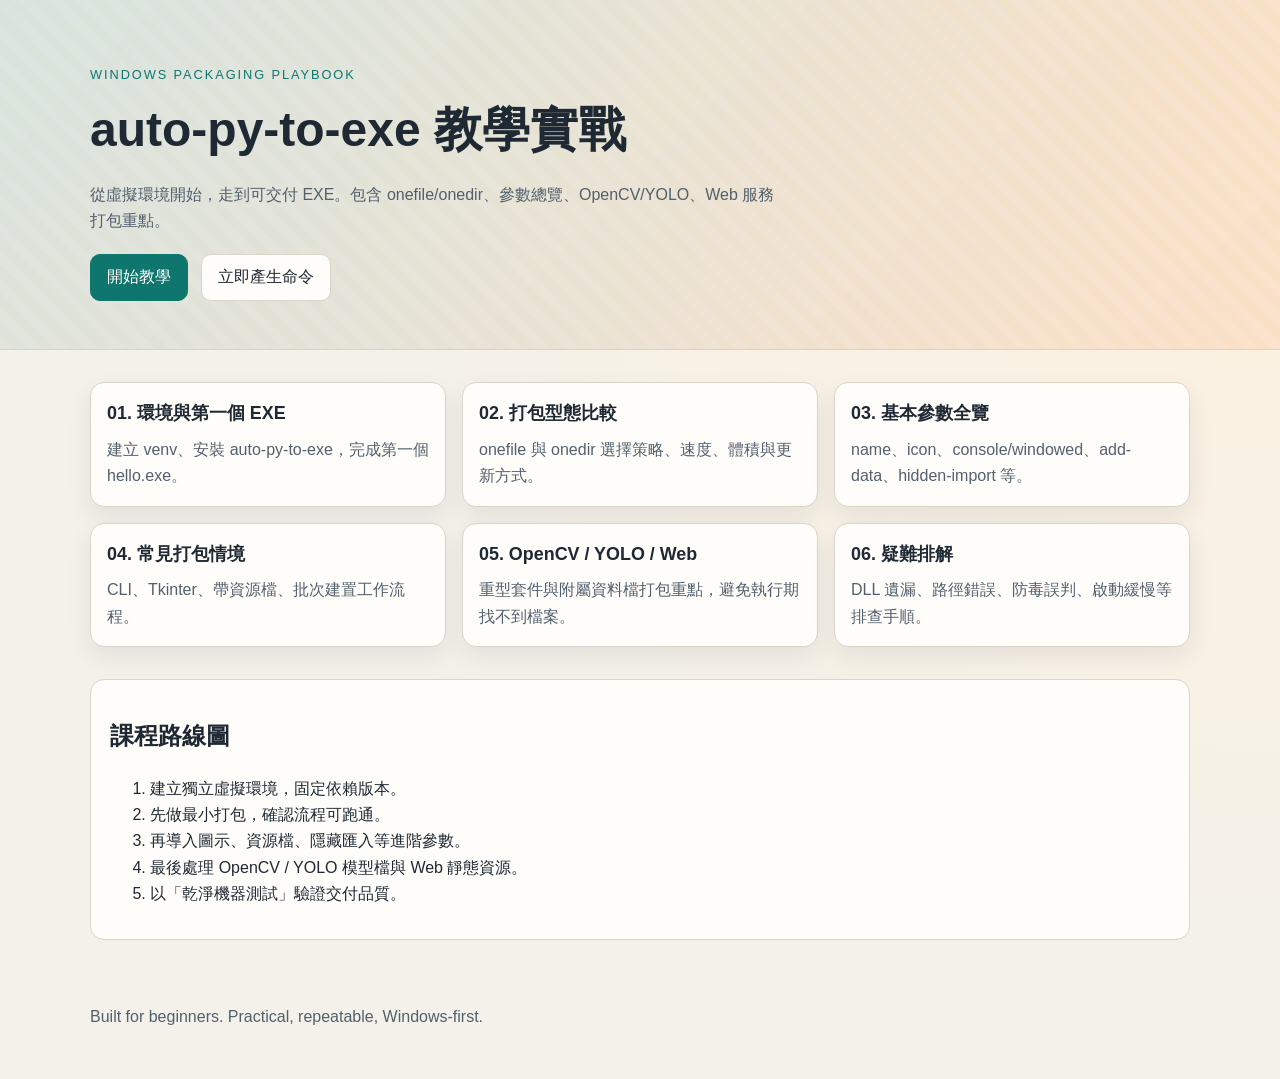
==== index.html @ da3561b9 "建立 auto-py-to-exe 教學網站初版" ====
<!doctype html>
<html lang="zh-Hant">
  <head>
    <meta charset="UTF-8" />
    <meta name="viewport" content="width=device-width, initial-scale=1.0" />
    <title>auto-py-to-exe 教學實戰</title>
    <link rel="stylesheet" href="css/style.css" />
  </head>
  <body>
    <header class="hero">
      <div class="container">
        <p class="eyebrow">Windows Packaging Playbook</p>
        <h1>auto-py-to-exe 教學實戰</h1>
        <p class="subtitle">
          從虛擬環境開始，走到可交付 EXE。包含 onefile/onedir、參數總覽、OpenCV/YOLO、Web 服務打包重點。
        </p>
        <div class="hero-actions">
          <a class="btn primary" href="pages/basics.html">開始教學</a>
          <a class="btn" href="pages/parameters.html#command-builder">立即產生命令</a>
        </div>
      </div>
    </header>

    <main class="container">
      <section class="grid cards">
        <a class="card" href="pages/basics.html">
          <h2>01. 環境與第一個 EXE</h2>
          <p>建立 venv、安裝 auto-py-to-exe，完成第一個 hello.exe。</p>
        </a>
        <a class="card" href="pages/packaging.html">
          <h2>02. 打包型態比較</h2>
          <p>onefile 與 onedir 選擇策略、速度、體積與更新方式。</p>
        </a>
        <a class="card" href="pages/parameters.html">
          <h2>03. 基本參數全覽</h2>
          <p>name、icon、console/windowed、add-data、hidden-import 等。</p>
        </a>
        <a class="card" href="pages/scenarios.html">
          <h2>04. 常見打包情境</h2>
          <p>CLI、Tkinter、帶資源檔、批次建置工作流程。</p>
        </a>
        <a class="card" href="pages/heavy-libs.html">
          <h2>05. OpenCV / YOLO / Web</h2>
          <p>重型套件與附屬資料檔打包重點，避免執行期找不到檔案。</p>
        </a>
        <a class="card" href="pages/troubleshooting.html">
          <h2>06. 疑難排解</h2>
          <p>DLL 遺漏、路徑錯誤、防毒誤判、啟動緩慢等排查手順。</p>
        </a>
      </section>

      <section class="panel">
        <h2>課程路線圖</h2>
        <ol>
          <li>建立獨立虛擬環境，固定依賴版本。</li>
          <li>先做最小打包，確認流程可跑通。</li>
          <li>再導入圖示、資源檔、隱藏匯入等進階參數。</li>
          <li>最後處理 OpenCV / YOLO 模型檔與 Web 靜態資源。</li>
          <li>以「乾淨機器測試」驗證交付品質。</li>
        </ol>
      </section>
    </main>

    <footer class="container footer">
      <p>Built for beginners. Practical, repeatable, Windows-first.</p>
    </footer>
  </body>
</html>
---- css/style.css ----
:root {
  --bg: #f4f1ea;
  --paper: #fffdfa;
  --ink: #1f2933;
  --muted: #52606d;
  --brand: #0f766e;
  --brand-2: #f97316;
  --line: #d9d4c7;
  --shadow: 0 10px 24px rgba(31, 41, 51, 0.08);
}

* {
  box-sizing: border-box;
}

body {
  margin: 0;
  font-family: "Segoe UI", "Microsoft JhengHei", sans-serif;
  background: radial-gradient(circle at top right, #fff1dd 0%, var(--bg) 58%);
  color: var(--ink);
  line-height: 1.65;
}

.container {
  width: min(1100px, 92vw);
  margin: 0 auto;
}

.hero {
  padding: 4rem 0 3rem;
  background:
    linear-gradient(135deg, rgba(15, 118, 110, 0.12), rgba(249, 115, 22, 0.14)),
    repeating-linear-gradient(
      45deg,
      rgba(255, 255, 255, 0.3),
      rgba(255, 255, 255, 0.3) 10px,
      rgba(255, 255, 255, 0.08) 10px,
      rgba(255, 255, 255, 0.08) 20px
    );
  border-bottom: 1px solid var(--line);
}

.eyebrow {
  text-transform: uppercase;
  font-size: 0.8rem;
  letter-spacing: 0.15em;
  color: var(--brand);
  margin: 0;
}

h1 {
  font-size: clamp(1.9rem, 4vw, 3rem);
  margin: 0.3rem 0 0.8rem;
}

.subtitle {
  max-width: 700px;
  color: var(--muted);
  margin: 0;
}

.hero-actions {
  display: flex;
  gap: 0.8rem;
  margin-top: 1.2rem;
}

.btn {
  border: 1px solid var(--line);
  padding: 0.6rem 1rem;
  text-decoration: none;
  color: var(--ink);
  border-radius: 10px;
  background: var(--paper);
}

.btn.primary {
  background: var(--brand);
  color: #fff;
  border-color: var(--brand);
}

.grid.cards {
  display: grid;
  grid-template-columns: repeat(3, minmax(0, 1fr));
  gap: 1rem;
  margin: 2rem 0;
}

.card {
  display: block;
  text-decoration: none;
  color: inherit;
  padding: 1rem;
  background: var(--paper);
  border: 1px solid var(--line);
  border-radius: 14px;
  box-shadow: var(--shadow);
  transition: transform 0.2s ease;
}

.card:hover {
  transform: translateY(-3px);
}

.card h2 {
  margin: 0 0 0.5rem;
  font-size: 1.12rem;
}

.card p {
  margin: 0;
  color: var(--muted);
}

.panel {
  background: var(--paper);
  border: 1px solid var(--line);
  border-radius: 14px;
  padding: 1rem 1.2rem;
  margin-bottom: 2rem;
}

nav.top-nav {
  border-bottom: 1px solid var(--line);
  background: rgba(255, 253, 250, 0.86);
  backdrop-filter: blur(6px);
  position: sticky;
  top: 0;
  z-index: 4;
}

.nav-wrap {
  display: flex;
  justify-content: space-between;
  align-items: center;
  padding: 0.55rem 0;
  gap: 0.8rem;
  flex-wrap: wrap;
}

.nav-brand {
  text-decoration: none;
  color: var(--ink);
  font-weight: 700;
}

.nav-links {
  display: flex;
  gap: 0.5rem;
  flex-wrap: wrap;
}

.nav-links a {
  text-decoration: none;
  color: var(--muted);
  border: 1px solid transparent;
  padding: 0.3rem 0.6rem;
  border-radius: 8px;
}

.nav-links a.active {
  color: var(--brand);
  border-color: var(--line);
  background: #fff;
}

.content {
  padding: 1.5rem 0 2.5rem;
}

.code-block {
  background: #12222a;
  color: #d7f6f3;
  border-radius: 12px;
  padding: 0.9rem;
  overflow-x: auto;
  font-family: Consolas, "Courier New", monospace;
  font-size: 0.9rem;
}

.callout {
  border-left: 4px solid var(--brand-2);
  background: #fff6ec;
  padding: 0.8rem 0.95rem;
  border-radius: 6px;
}

.table-wrap {
  overflow-x: auto;
}

table {
  border-collapse: collapse;
  width: 100%;
  background: #fff;
}

th,
td {
  border: 1px solid var(--line);
  padding: 0.6rem;
  text-align: left;
}

fieldset {
  border: 1px solid var(--line);
  border-radius: 10px;
  margin: 0 0 0.8rem;
  padding: 0.8rem;
}

.legend {
  font-weight: 700;
}

.output {
  background: #111827;
  color: #e5e7eb;
  border-radius: 10px;
  padding: 0.8rem;
  font-family: Consolas, "Courier New", monospace;
}

.footer {
  padding: 1rem 0 2rem;
  color: var(--muted);
}

@media (max-width: 900px) {
  .grid.cards {
    grid-template-columns: repeat(2, minmax(0, 1fr));
  }
}

@media (max-width: 640px) {
  .grid.cards {
    grid-template-columns: 1fr;
  }

  .hero-actions {
    flex-direction: column;
    align-items: flex-start;
  }
}
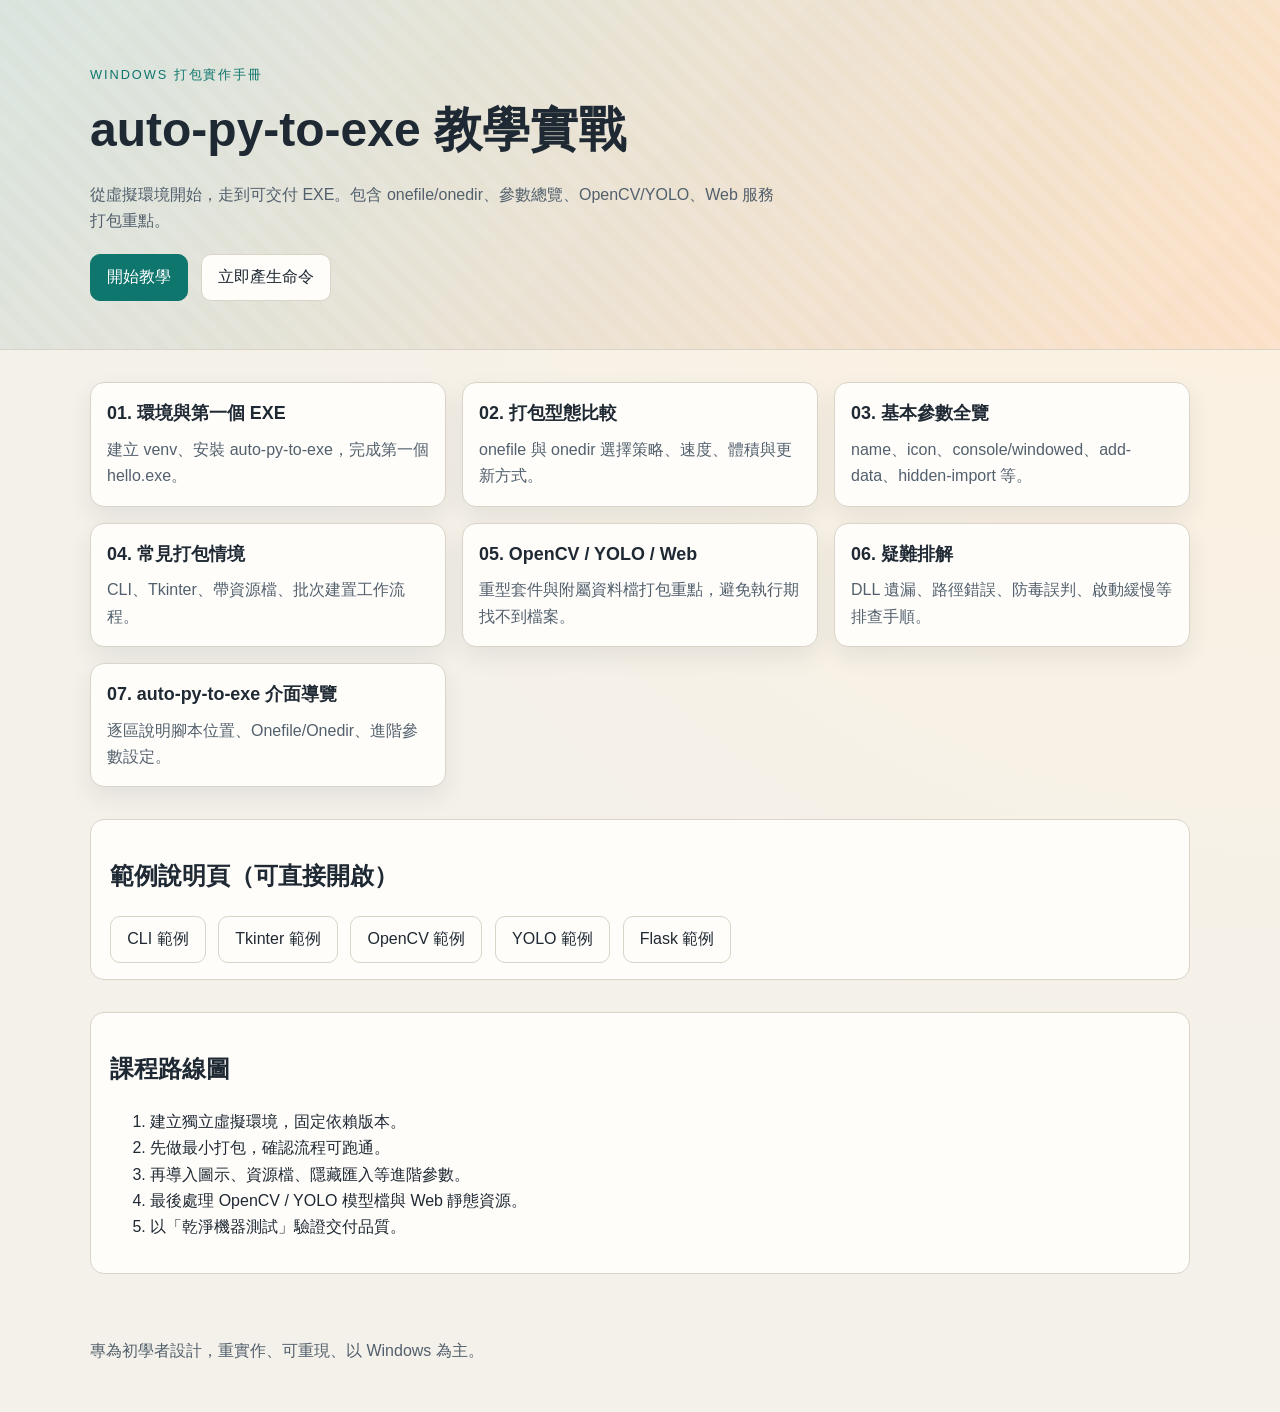
==== commit 3544d48a: "完成全站繁中化與範例說明頁、補充 auto-py-to-exe 介面導覽" ====
--- a/index.html
+++ b/index.html
@@ -9,7 +9,7 @@
   <body>
     <header class="hero">
       <div class="container">
-        <p class="eyebrow">Windows Packaging Playbook</p>
+        <p class="eyebrow">Windows 打包實作手冊</p>
         <h1>auto-py-to-exe 教學實戰</h1>
         <p class="subtitle">
           從虛擬環境開始，走到可交付 EXE。包含 onefile/onedir、參數總覽、OpenCV/YOLO、Web 服務打包重點。
@@ -47,6 +47,21 @@
           <h2>06. 疑難排解</h2>
           <p>DLL 遺漏、路徑錯誤、防毒誤判、啟動緩慢等排查手順。</p>
         </a>
+        <a class="card" href="pages/auto-py-to-exe-ui.html">
+          <h2>07. auto-py-to-exe 介面導覽</h2>
+          <p>逐區說明腳本位置、Onefile/Onedir、進階參數設定。</p>
+        </a>
+      </section>
+
+      <section class="panel">
+        <h2>範例說明頁（可直接開啟）</h2>
+        <div class="hero-actions">
+          <a class="btn" href="pages/example-cli.html">CLI 範例</a>
+          <a class="btn" href="pages/example-tkinter.html">Tkinter 範例</a>
+          <a class="btn" href="pages/example-opencv.html">OpenCV 範例</a>
+          <a class="btn" href="pages/example-yolo.html">YOLO 範例</a>
+          <a class="btn" href="pages/example-web.html">Flask 範例</a>
+        </div>
       </section>
 
       <section class="panel">
@@ -62,7 +77,7 @@
     </main>
 
     <footer class="container footer">
-      <p>Built for beginners. Practical, repeatable, Windows-first.</p>
+      <p>專為初學者設計，重實作、可重現、以 Windows 為主。</p>
     </footer>
   </body>
 </html>
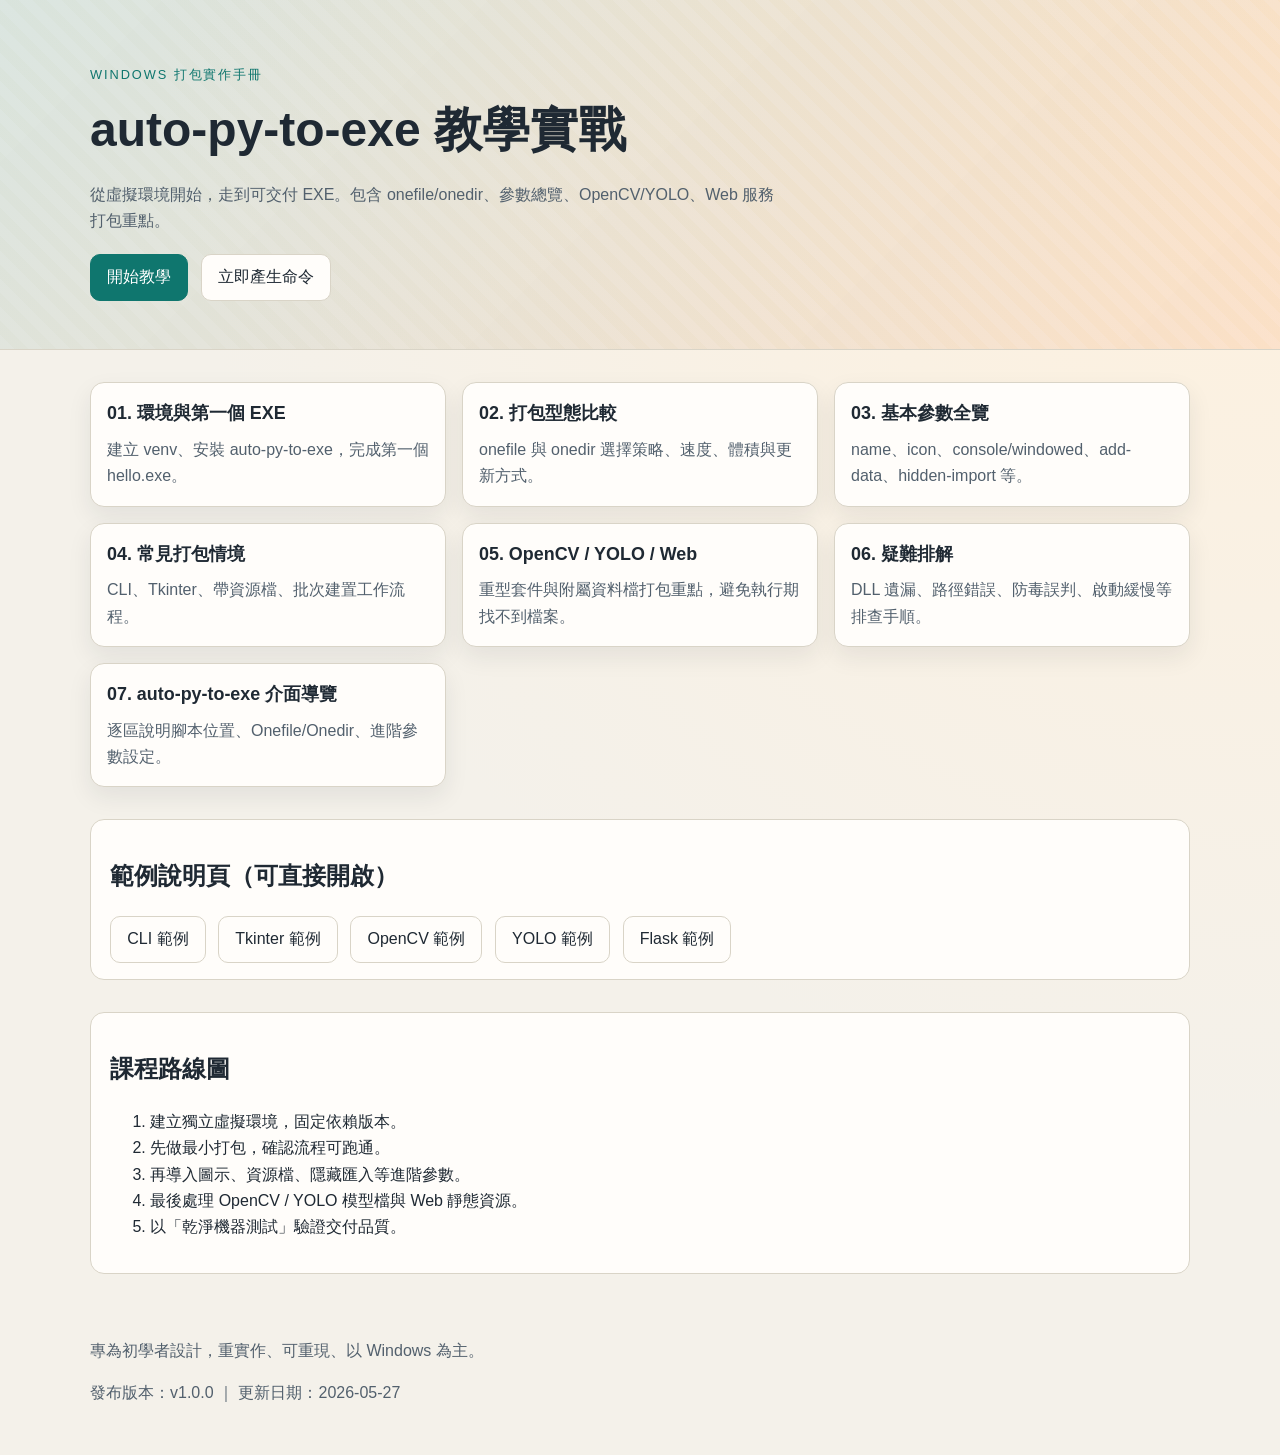
==== commit 05bd6f99: "建立 v1.0.0 對外發布版文件與版本資訊" ====
--- a/index.html
+++ b/index.html
@@ -3,6 +3,10 @@
   <head>
     <meta charset="UTF-8" />
     <meta name="viewport" content="width=device-width, initial-scale=1.0" />
+    <meta
+      name="description"
+      content="auto-py-to-exe 教學實戰：從虛擬環境到 EXE 打包，涵蓋 onefile/onedir、參數設定、OpenCV/YOLO 與常見問題排查。"
+    />
     <title>auto-py-to-exe 教學實戰</title>
     <link rel="stylesheet" href="css/style.css" />
   </head>
@@ -78,6 +82,7 @@
 
     <footer class="container footer">
       <p>專為初學者設計，重實作、可重現、以 Windows 為主。</p>
+      <p>發布版本：v1.0.0 ｜ 更新日期：2026-05-27</p>
     </footer>
   </body>
 </html>
